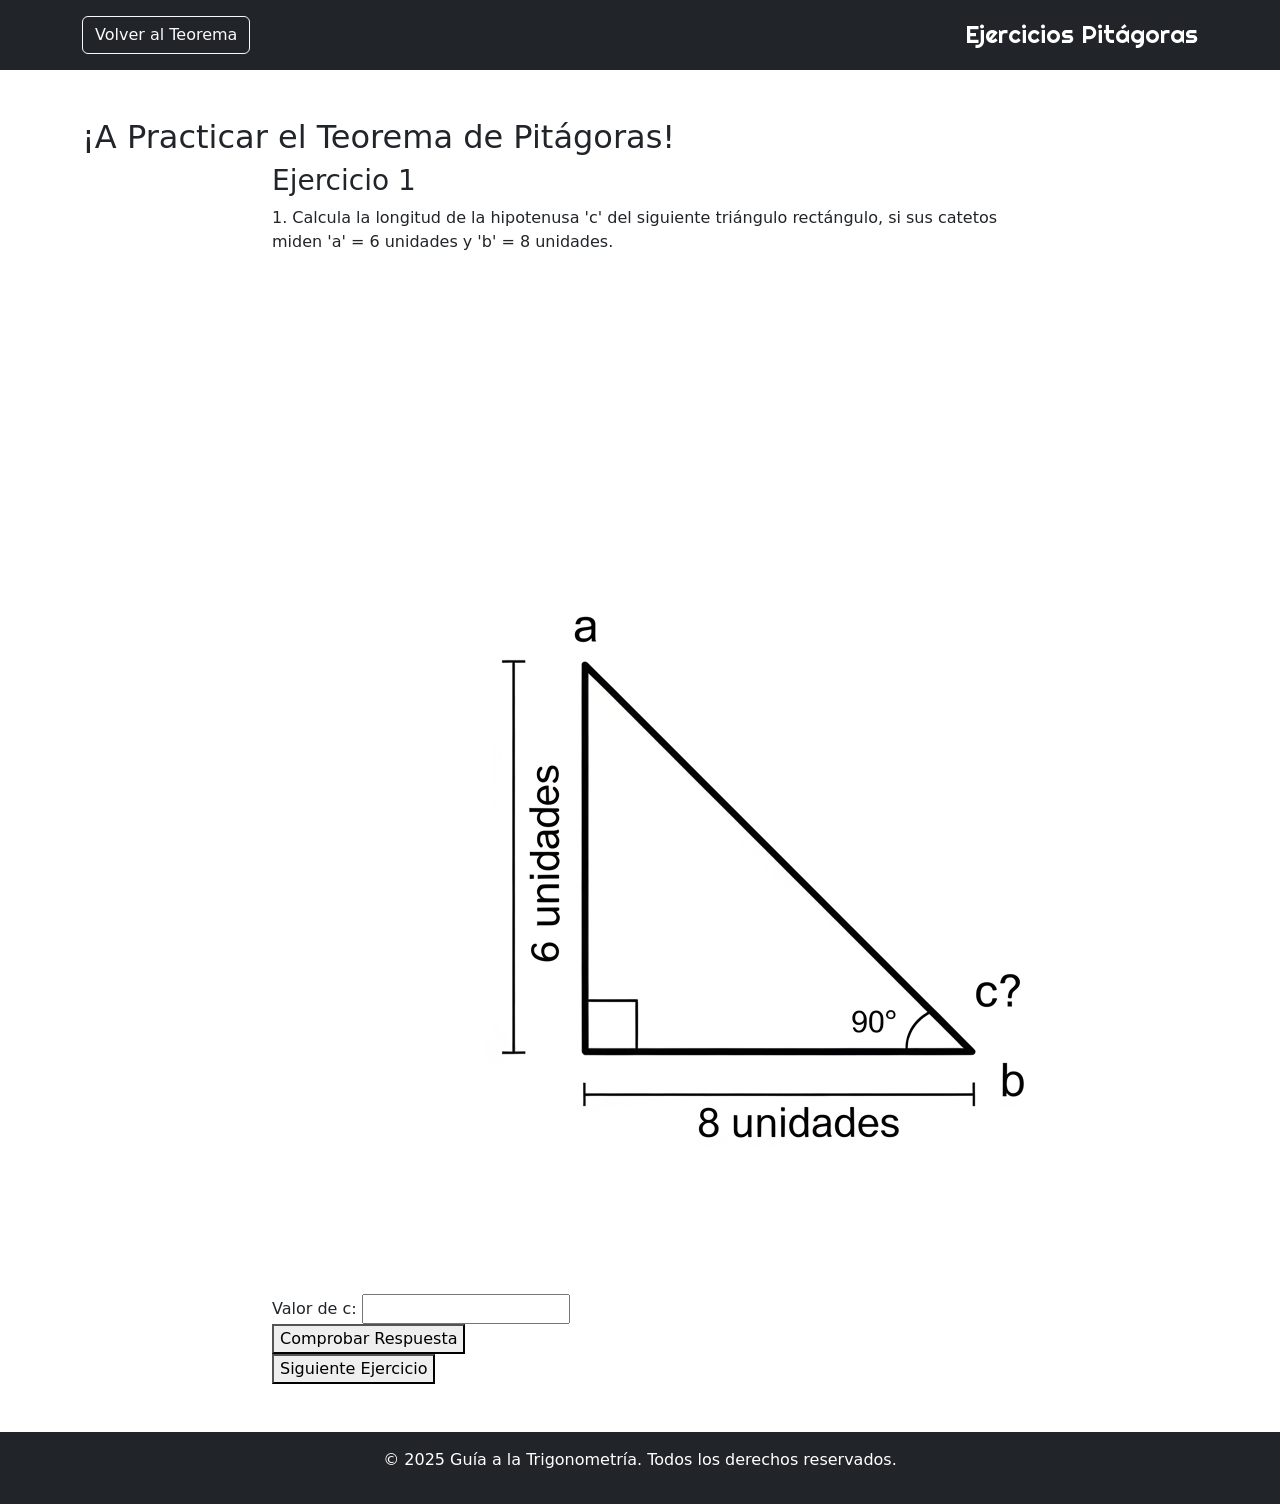
==== Enlaces/ejerciciosTeoremaDePitagoras.html @ cf830f9b "Add files via upload" ====
<!DOCTYPE html>
<html lang="es">

<head>
    <meta charset="UTF-8">
    <meta name="viewport" content="width=device-width, initial-scale=1.0">
    <title>Ejercicios del Teorema de Pitágoras - Guía de Trigonometría</title>

    <link rel="stylesheet" href="https://cdn.jsdelivr.net/npm/bootstrap@5.3.7/dist/css/bootstrap.min.css">
    <link href="/Iconos/Logo Grebil.png" type="trigonometria/x-icon" rel="shorcut icon">
    <link rel="stylesheet" href="../CSS/estilos.css">

    <link rel="preconnect" href="https://fonts.googleapis.com">
    <link rel="preconnect" href="https://fonts.gstatic.com" crossorigin>
    <link
        href="https://fonts.googleapis.com/css2?family=Cal+Sans&family=Coming+Soon&family=Fredoka:wght@300..700&family=Paytone+One&family=Righteous&display=swap"
        rel="stylesheet">

</head>

<body>
    <header class="bg-dark py-3">
        <div class="container d-flex justify-content-between align-items-center">
            <a href="teoremaPitagoras.html" class="btn btn-outline-light">
                <i class="bi bi-arrow-left"></i> Volver al Teorema
            </a>
            <h1 class="text-white h4 mb-0" style="font-family: 'Righteous', cursive;">Ejercicios Pitágoras</h1>
        </div>
    </header>

    <main class="container my-5">
        <h2 class="section-title">¡A Practicar el Teorema de Pitágoras!</h2>

        <div class="row">
            <div class="col-lg-8 mx-auto">
                <div class="exercise-container">
                    <div id="exercise-content">
                        <h3>Ejercicio 1</h3>
                        <div class="exercise-question">
                            <p>1. Calcula la longitud de la hipotenusa 'c' del siguiente triángulo rectángulo, si sus
                                catetos miden 'a' = 6 unidades y 'b' = 8 unidades.</p>
                            <img src="../Img/1 ejercicio de teorema de pitagoras.png"
                                alt="Diagrama de triángulo rectángulo" class="exercise-diagram">
                        </div>
                        <div class="input-group-custom">
                            <label id="inputLabel" for="respuestaC">Valor de c:</label>
                            <input type="number" id="respuestaC" step="0.01">
                        </div>
                        <button class="btn-check-answer" onclick="checkAnswer()">Comprobar Respuesta</button>
                        <div class="feedback" id="feedbackMessage"></div>
                        <p class="solution-text" id="solutionText"></p>
                        <button class="next-exercise-btn" onclick="nextExercise()">Siguiente Ejercicio</button>
                    </div>

                    <div id="completionMessage" style="display: none;">
                        <h3>¡Felicidades!</h3>
                        <p>Has completado todos los ejercicios del Teorema de Pitágoras. ¡Sigue practicando!</p>
                        <button id="volverTeoremaBtn" class="btn-check-answer">Volver al Teorema</button>
                        <button id="reiniciarEjerciciosBtn" class="next-exercise-btn">Reiniciar Ejercicios</button>
                    </div>

                </div>
            </div>
        </div>
    </main>

    <footer class="bg-dark text-white text-center py-3 mt-5">
        <p>© 2025 Guía a la Trigonometría. Todos los derechos reservados.</p>
    </footer>

    <script src="https://cdn.jsdelivr.net/npm/bootstrap@5.3.7/dist/js/bootstrap.bundle.min.js"></script>

    <script>
        // Array de ejercicios ² ⟌
        const exercises = [
            {
                question: "1. Calcula la longitud de la hipotenusa 'c' del siguiente triángulo rectángulo, si sus catetos miden 'a' = 6 unidades y 'b' = 8 unidades.",
                image: "../Imagenes/teorema_pitágoras/ejercicio1.png",
                correctAnswer: 10,
                solution: "Aplicando c² = a² + b²: c² = 6² + 8² = 36 + 64 = 100. Por lo tanto, c =  ⟌100 = 10u.",
                variableToFind: "c"
            },
            {
                question: "2. Encuentra la longitud del cateto 'b' si la hipotenusa 'c' mide 13 unidades y el cateto 'a' mide 5 unidades.",
                image: "../Imagenes/teorema_pitágoras/ejercicio2.png",
                correctAnswer: 12,
                solution: "Aplicando b² = c² - a²: c² = 13² - 5² = 169 - 25 = 144. Por lo tanto, c =  ⟌144 = 12u.",
                variableToFind: "b" 
            },
            {
                question: "3. Un árbol de 12 metros de altura (cateto a) proyecta una sombra de 9 metros en el suelo (cateto b). ¿Cuál es la distancia desde la punta del árbol hasta el final de su sombra? (La distancia es la hipotenusa).",
                image: "../Imagenes/teorema_pitágoras/ejercicio3.png",
                correctAnswer: 15,
                solution: "Aplicando c² = a² + b²: c² = 12² + 9² = 144 + 81 = 225. Por lo tanto, c =  ⟌225 = 15m.",
                variableToFind: "c"
            },
            {
                question: "4. Calcula la altura 'a' de un poste si una cuerda de 17 metros (hipotenusa) está tensa desde la punta del poste hasta un punto en el suelo a 8 metros de su base (cateto 'b').",
                image: "../Imagenes/teorema_pitágoras/ejercicio4.png",
                correctAnswer: 15,
                solution: "Aplicando a² = c² - b²: a² = 17² - 8² = 289 - 64 = 225. Por lo tanto, a =  ⟌225 = 15m.",
                variableToFind: "a" 
            },
            {
                question: "5. Un carpintero quiere construir un marco de puerta rectangular. Si el ancho es de 0.9 metros y la altura es de 2.1 metros, ¿cuánto debe medir la diagonal del marco para asegurarse de que sea perfectamente rectangular? (Redondea a dos decimales).",
                image: "../Imagenes/teorema_pitágoras/ejercicio5.png",
                correctAnswer: 2.28,
                solution: "La diagonal es la hipotenusa. c² = a² + b²: c² = 2.1² + 0.9² = 4.41 + 0.81 = 5.22. Por lo tanto, c =  ⟌5.22 = 2.28m.",
                variableToFind: "c"
            },
            {
                question: "6. Dos barcos parten del mismo puerto. Uno viaja 15 km al este y el otro 8 km al sur. ¿Cuál es la distancia en línea recta entre los dos barcos?",
                image: "../Imagenes/teorema_pitágoras/ejercicio6.png",
                correctAnswer: 17,
                solution: "La distancia es la hipotenusa. c² = a² + b²: c² = 15² + 8² = 225 + 64 = 289. Por lo tanto, c =  ⟌289 = 17km.",
                variableToFind: "c"
            }
        ];

        let currentExerciseIndex = 0;

        function loadExercise(index) {
            console.log("Cargando ejercicio:", index + 1);

            // Ocultar el mensaje de finalización y mostrar la sección de ejercicios
            document.getElementById('completionMessage').style.display = 'none';
            document.getElementById('exercise-content').style.display = 'block';

            const exercise = exercises[index];
            document.querySelector('#exercise-content h3').textContent = `Ejercicio ${index + 1}`;
            document.querySelector('#exercise-content .exercise-question p').textContent = exercise.question;
            document.querySelector('#exercise-content .exercise-diagram').src = exercise.image;
            document.getElementById('respuestaC').value = '';
            document.getElementById('feedbackMessage').textContent = '';
            document.getElementById('feedbackMessage').className = 'feedback';
            document.getElementById('solutionText').textContent = '';
            document.getElementById('solutionText').style.display = 'none';
            document.querySelector('#exercise-content .btn-check-answer').style.display = 'block';
            document.querySelector('#exercise-content .next-exercise-btn').style.display = 'block';
            document.getElementById('respuestaC').step = (exercise.correctAnswer % 1 !== 0) ? "0.01" : "1";

            // Actualizar la etiqueta según la variable a encontrar
            document.getElementById('inputLabel').textContent = `Valor de ${exercise.variableToFind}:`;
        }

        function checkAnswer() {
            const userAnswer = parseFloat(document.getElementById('respuestaC').value);
            const exercise = exercises[currentExerciseIndex];
            const feedbackMessage = document.getElementById('feedbackMessage');
            const solutionText = document.getElementById('solutionText');

            if (isNaN(userAnswer)) {
                feedbackMessage.textContent = 'Por favor, ingresa un número.';
                feedbackMessage.className = 'feedback incorrect';
                return;
            }

            const tolerance = 0.02;
            if (Math.abs(userAnswer - exercise.correctAnswer) < tolerance) {
                feedbackMessage.textContent = '¡Correcto! 🎉';
                feedbackMessage.className = 'feedback correct';
                document.querySelector('#exercise-content .btn-check-answer').style.display = 'none';
                document.querySelector('#exercise-content .next-exercise-btn').style.display = 'block';
            } else {
                feedbackMessage.textContent = 'Incorrecto. Intenta de nuevo.';
                feedbackMessage.className = 'feedback incorrect';
                solutionText.textContent = `La respuesta correcta es: ${exercise.correctAnswer}. ${exercise.solution}`;
                solutionText.style.display = 'block';
                document.querySelector('#exercise-content .next-exercise-btn').style.display = 'block';
            }
        }

        function nextExercise() {
            currentExerciseIndex++;
            if (currentExerciseIndex < exercises.length) {
                loadExercise(currentExerciseIndex);
            } else {
                // Ocultar la sección de ejercicios y mostrar el mensaje de finalización
                document.getElementById('exercise-content').style.display = 'none';
                document.getElementById('completionMessage').style.display = 'block';
                console.log("Todos los ejercicios completados. Mostrando mensaje de finalización.");
            }
        }

        // Cargar el primer ejercicio al cargar la página y adjuntar listeners
        document.addEventListener('DOMContentLoaded', () => {
            loadExercise(currentExerciseIndex);

            // Adjuntar listeners de eventos a los botones del mensaje de finalización
            const volverBtn = document.getElementById('volverTeoremaBtn');
            if (volverBtn) {
                volverBtn.addEventListener('click', function () {
                    location.href = 'teoremaPitagoras.html';
                });
            } else {
                console.error("Botón 'Volver al Teorema' no encontrado.");
            }

            const reiniciarBtn = document.getElementById('reiniciarEjerciciosBtn');
            if (reiniciarBtn) {
                reiniciarBtn.addEventListener('click', function () {
                    console.log("Botón Reiniciar Ejercicios clicado desde el mensaje de finalización.");
                    currentExerciseIndex = 0; // Resetear el índice
                    loadExercise(0); // Cargar el primer ejercicio
                });
            } else {
                console.error("Botón 'Reiniciar Ejercicios' no encontrado.");
            }
        });
    </script>
</body>

</html>
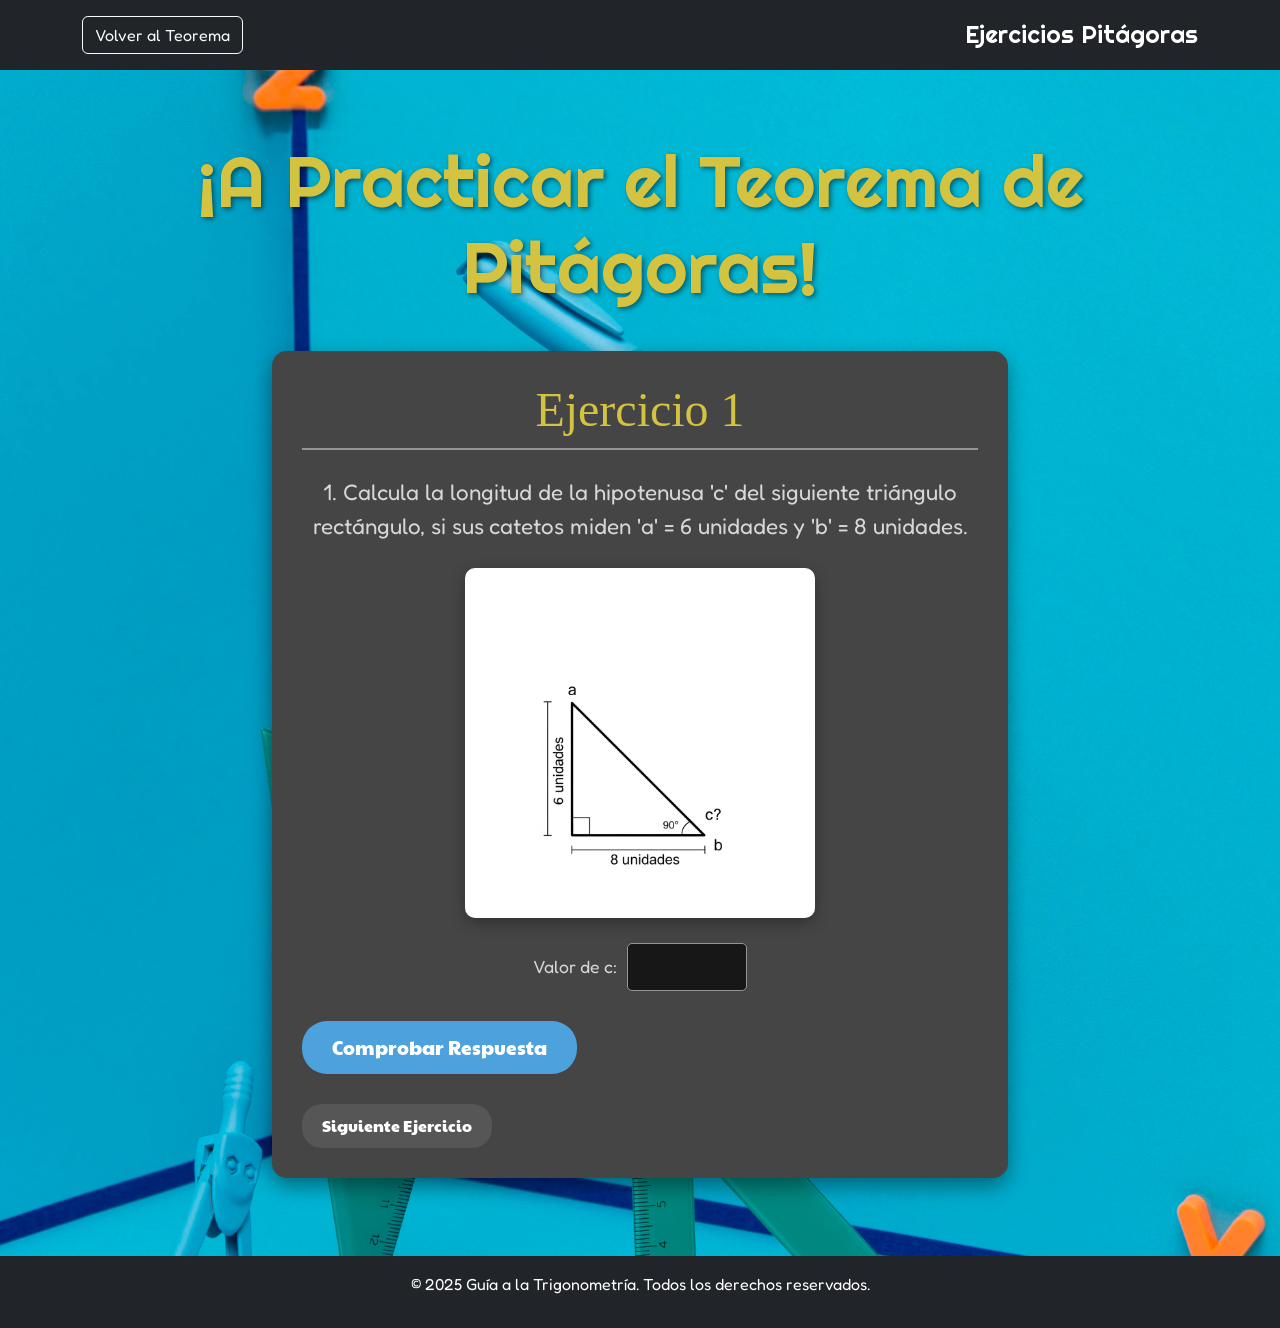
==== commit 7de7daaa: "Update ejerciciosTeoremaDePitagoras.html" ====
--- a/Enlaces/ejerciciosTeoremaDePitagoras.html
+++ b/Enlaces/ejerciciosTeoremaDePitagoras.html
@@ -8,7 +8,7 @@
 
     <link rel="stylesheet" href="https://cdn.jsdelivr.net/npm/bootstrap@5.3.7/dist/css/bootstrap.min.css">
     <link href="/Iconos/Logo Grebil.png" type="trigonometria/x-icon" rel="shorcut icon">
-    <link rel="stylesheet" href="../CSS/estilos.css">
+    <link rel="stylesheet" href="../CSS/stylepitagoras.css">
 
     <link rel="preconnect" href="https://fonts.googleapis.com">
     <link rel="preconnect" href="https://fonts.gstatic.com" crossorigin>
@@ -210,4 +210,4 @@
     </script>
 </body>
 
-</html>+</html>
--- a/CSS/stylepitagoras.css
+++ b/CSS/stylepitagoras.css
@@ -0,0 +1,609 @@
+:root {
+    --darkblu: rgb(29, 35, 123);
+    --blu: rgb(77, 161, 221);
+    --yelow: rgb(212, 195, 65);
+    --red: rgb(195, 67, 35);
+    --primary: rgb(148, 148, 148); /* Para sombras y acentos */
+    --secondary: rgb(69, 69, 69); /* Color de fondo original del body y aside */
+    --transecondary: rgba(69,69,69, 0.6); /*fondo semi-transparente claro */
+    --terciary: rgb(215, 215, 215); /* Color de texto claro */
+    --fourty: rgb(23, 23, 23); /* Fondo principal (alternativo si prefieres más oscuro) */
+    --transfourty: rgba(23, 23, 23, 0.7); /* Fondo semi-transparente para captions */
+    --fifty: rgb(86, 86, 86); /* Fondo del botón Empezar */
+}
+
+/*-----------------------BODY-----------------------*/
+body {
+    font-family: 'Fredoka', sans-serif;
+    background-image: url(../Imagenes/fondos/fondoAzul.jpg);
+    background-repeat:no-repeat;
+    background-size:cover;
+    background-position: center ;
+    color: var(--terciary);
+    margin: 0; /* Elimina todos los márgenes por defecto del body */
+    padding: 0; /* Elimina todo el padding por defecto del body */
+    overflow-x: hidden; /* Evita el scroll horizontal */
+    display: block; /* Asegura que el body se comporte como bloque y los elementos se apilen */
+}
+
+/*--------------CARRUSEL----------------*/
+
+.carrusel-container {
+    width: 100%; /* ¡Abarca todo el ancho de la pantalla! */
+    max-width: none; /* Elimina cualquier límite de ancho máximo */
+    margin: 0; /* Asegura que no tenga márgenes laterales */
+    box-shadow: 0px 5px 15px 5px var(--primary);
+    text-align: center;
+    position: relative;
+    overflow: hidden;
+    margin-bottom: 20px; /* Margen debajo del carrusel para separar del aside */
+}
+
+/* Estilos para las imágenes dentro de cada diapositiva del carrusel */
+.carousel-item img {
+    width: 100%; /* Ocupa todo el ancho del contenedor */
+    height: auto;
+    min-height: 320px; /* Altura mínima un poco mayor para móviles */
+    max-height: 650px; /* Altura máxima para pantallas grandes */
+    object-fit: cover;
+    object-position: center;
+}
+
+/* Estilos para el botón "Empezar" */
+.Go {
+    padding: 12px 30px;
+    background-color: var(--fifty);
+    color: var(--terciary);
+    border-radius: 30px;
+    font-family: 'Paytone One', sans-serif;
+    text-decoration: none;
+    cursor: pointer;
+    transition: background-color 0.8s ease-in, color 0.8s ease-in-out, transform 0.4s ease;
+    border: none;
+    display: inline-block;
+    font-size: 1.1em;
+
+    position: absolute;
+    top: 50%;
+    left: 50%;
+    transform: translate(-50%, -50%);
+    z-index: 10;
+    white-space: nowrap;
+}
+
+.Go:hover {
+    background-color: var(--terciary);
+    color: var(--fourty);
+    transform: translate(-50%, -50%) scale(1.05);
+}
+
+/* Estilos para las leyendas del carrusel */
+.carousel-caption {
+    background-color: var(--transfourty);
+    padding: 15px;
+    border-radius: 5px;
+    z-index: 5;
+}
+
+.carousel-caption h5 {
+    font-family: 'Righteous', cursive;
+    font-size: 1.8em;
+    color: var(--yelow);
+    margin-bottom: 5px;
+}
+
+.carousel-caption p {
+    font-size: 0.9em;
+    line-height: 1.4;
+}
+
+/* Estilos para los controles de navegación del carrusel (flechas) */
+.carousel-control-prev-icon,
+.carousel-control-next-icon {
+    background-color: rgba(0, 0, 0, 0.6);
+    border-radius: 50%;
+    padding: 15px;
+    box-shadow: 0 0 10px rgba(0, 0, 0, 0.5);
+}
+
+/*--------------------ASIDE (TEOREMA DE PITÁGORAS)----------------*/
+
+aside {
+    padding: 20px;
+    background-color: var(--secondary);
+    color: var(--terciary);
+    font-family: 'Cal Sans', sans-serif;
+    /* Restaura las propiedades originales del aside para que tenga sus márgenes y ancho */
+    width: 90%; /* Ancho para móviles */
+    max-width: 400px; /* Ancho máximo original para el aside */
+    margin: 20px auto; /* Centrado horizontal y margen vertical, como estaba antes */
+    border-radius: 10px; /* Vuelve a los bordes redondeados */
+    box-shadow: 0px 5px 15px 0px rgba(0, 0, 0, 0.3);
+    text-align: center;
+    box-sizing: border-box; /* Crucial para incluir padding y borde dentro del width */
+}
+
+aside h2 {
+    font-family: 'Coming Soon', cursive;
+    font-weight: bold;
+    background-color: var(--transfourty);
+    color: var(--red);
+    border-radius: 10px;
+    padding: 10px;
+    margin-bottom: 20px;
+}
+
+aside p {
+    margin-bottom: 15px;
+    line-height: 1.6;
+}
+
+aside .a {
+    color: var(--darkblu);
+    font-weight: bold;
+}
+
+aside .b {
+    color: var(--yelow);
+    text-decoration: none;
+    font-weight: bold;
+}
+aside .b:hover {
+    text-decoration: underline;
+}
+
+aside img {
+    object-fit: contain;
+    width: 80%;
+    max-width: 250px;
+    height: auto;
+    border-radius: 10%;
+    box-shadow: 0px 0px 15px var(--primary);
+    margin-top: 20px;
+    margin-bottom: 10px;
+}
+
+/* Estilos para la fórmula del Teorema de Pitágoras (texto) */
+.formula-pitagoras {
+    font-family: 'Times New Roman', serif;
+    font-size: 2rem;
+    font-weight: bold;
+    color: var(--yelow);
+    text-align: center;
+    margin-top: 20px;
+    margin-bottom: 20px;
+    padding: 10px;
+    background-color: rgba(0, 0, 0, 0.3);
+    border-radius: 5px;
+}
+
+/*-------------------------MEDIA QUERIES PARA RESPONSIVIDAD-----------------*/
+/* Ajustes para pantallas de tabletas (min-width: 768px) */
+@media (min-width: 768px) {
+    .carousel-item img {
+        min-height: 450px;
+    }
+
+    .Go {
+        padding: 15px 35px;
+        font-size: 1.2em;
+    }
+
+    .carousel-caption h5 {
+        font-size: 2.2em;
+    }
+
+    .carousel-caption p {
+        font-size: 1.1em;
+    }
+
+    /* Restaurar el aside a su ancho y centrado original en tabletas */
+    aside {
+        width: 80%; /* Ancho para tabletas */
+        max-width: 500px; /* Ancho máximo */
+        margin: 30px auto; /* Centrado y espaciado */
+    }
+
+    aside img {
+        width: 100%;
+        max-width: none;
+    }
+
+    .formula-pitagoras {
+        font-size: 2.5rem;
+    }
+}
+
+/* Ajustes para pantallas de escritorio (min-width: 992px) */
+@media (min-width: 992px) {
+    .carousel-item img {
+        min-height: 550px;
+    }
+
+    .Go {
+        padding: 18px 40px;
+        font-size: 1.3em;
+    }
+
+    .carousel-caption h5 {
+        font-size: 2.5em;
+    }
+
+    .carousel-caption p {
+        font-size: 1.2em;
+    }
+
+    /* Restaurar el aside a su ancho y centrado original en escritorio */
+    aside {
+        width: 60%; /* Ancho para escritorio */
+        max-width: 450px; /* Ancho máximo */
+        margin: 40px auto; /* Centrado y espaciado */
+    }
+
+    .formula-pitagoras {
+        font-size: 2.8rem;
+    }
+}
+/*---------------------------------------------ESTILOS ESPECÍFICOS DE TEORAMAPITAGORAS.HTML-------------------------------------------*/
+
+.section-title {
+    font-family: 'Righteous', cursive;
+    color: var(--yelow);
+    text-align: center;
+    margin-bottom: 40px;
+    font-size: 2.8em;
+    text-shadow: 2px 2px 5px rgba(0,0,0,0.5);
+    padding-top: 20px;
+}
+
+
+/*------IMAGEN PITAGORAS------*/
+
+.extra-content {
+    position: relative;
+    display: flex;
+    justify-content: center;
+    margin: 20px 0;
+}
+
+.material-symbols-outlined{
+    color: var(--yelow);
+  
+}
+
+.material-symbols-outlined:hover{
+    color: var(--darkblu);
+}
+
+.extra-content .icon-link {
+    display: inline-block;
+    cursor: pointer;
+}
+
+.extra-content .pita {
+    position: absolute;
+    top: 100%;
+    left: 50%;
+    transform: translateX(-50%);
+    width: 200px;
+    border-radius: 8px;
+    box-shadow: 0 4px 12px rgba(0,0,0,0.3);
+    opacity: 0;
+    pointer-events: none;
+    transition: opacity 0.3s ease;
+    z-index: 10;
+}
+
+/* mostrar imagen al pasar el mouse por el enlace */
+.extra-content .icon-link:hover + .pita {
+    opacity: 1;
+}
+
+
+/*------CONTENIDO--------*/
+.content-card {
+    background-color: var(--transecondary);
+    border-radius: 15px;
+    box-shadow: 0px 8px 20px rgba(0,0,0,0.4);
+    padding: 30px;
+    margin-bottom: 30px;
+    color: var(--terciary);
+    line-height: 1.7;
+}
+.content-card h3 {
+    font-family: 'Coming Soon', cursive;
+    color: var(--red);
+    margin-bottom: 20px;
+    font-size: 1.8em;
+    font-weight: bold;
+    border-bottom: 2px solid var(--primary);
+    padding-bottom: 10px;
+}
+.content-card p {
+    font-family: 'Fredoka', sans-serif;
+    font-size: 1.1em;
+    margin-bottom: 15px;
+}
+.content-card ul {
+    list-style: none;
+    padding-left: 0;
+}
+.content-card ul li {
+    margin-bottom: 10px;
+    font-family: 'Fredoka', sans-serif;
+    font-size: 1.05em;
+}
+.content-card img, .img-example{
+    max-height: 50%;
+    max-width: 50%;
+    height: auto;
+    display: block;
+    margin: 20px auto;
+    border-radius: 10px;
+    box-shadow: 0px 5px 15px rgba(0,0,0,0.3);
+}
+.formula-display {
+    font-family: 'Times New Roman', serif;
+    font-size: 2.5rem;
+    font-weight: bold;
+    color: var(--yelow);
+    text-align: center;
+    margin: 30px 0;
+    padding: 15px;
+    background-color: rgba(0,0,0,0.4);
+    border-radius: 10px;
+    box-shadow: inset 0 0 10px rgba(0,0,0,0.5);
+}
+
+.video-container {
+    position: relative;
+    width: 100%;
+    padding-bottom: 56.25%; /* Relación de aspecto 16:9 (altura / ancho) */
+    height: 0;
+    overflow: hidden;
+    margin: 30px 0;
+    border-radius: 10px;
+    box-shadow: 0px 8px 20px rgba(0,0,0,0.4);
+}
+.video-container iframe {
+    position: absolute;
+    top: 0;
+    left: 0;
+    width: 100%;
+    height: 100%;
+    border: 0;
+    border-radius: 10px;
+}
+.exercise-section {
+    background-color: var(--red);
+    padding: 30px;
+    border-radius: 15px;
+    margin-top: 40px;
+    color: var(--terciary);
+    text-align: center;
+}
+.exercise-section h3 {
+    color: var(--yelow);
+    font-family: 'frekoka', cursive;
+    margin-bottom: 20px;
+}
+.exercise-section a {
+    background-color: var(--primary);
+    color: white;
+    border: none;
+    padding: 12px 25px;
+    border-radius: 25px;
+    font-family: 'Paytone One', sans-serif;
+    font-size: 1.1em;
+    cursor: pointer;
+    transition: background-color 0.3s ease;
+}
+.exercise-section button:hover {
+    background-color: var(--darkblu --fifty);
+}
+
+/*--------modo responsive teoremaPitagoras.html--------------*/
+@media (min-width: 768px) {
+    .section-title {
+        font-size: 3.5em;
+    }
+    .content-card {
+        padding: 40px;
+    }
+    .content-card h3 {
+        font-size: 2em;
+    }
+    .content-card p {
+        font-size: 1.15em;
+    }
+    .formula-display {
+        font-size: 3.5rem;
+    }
+}
+
+@media (min-width: 992px) {
+    .section-title {
+        font-size: 4.5em;
+    }
+    .content-card {
+        padding: 50px;
+    }
+    .content-card h3 {
+        font-size: 2.2em;
+    }
+    .content-card p {
+        font-size: 1.2em;
+    }
+    .formula-display {
+        font-size: 4rem;
+    }
+    .extra-content {
+    position: absolute;
+    right: 5%;
+    top: 200px;
+    }
+    .extra-content .pita {
+    left: -100px;
+    top: 50%;
+    transform: translateY(-50%);
+    }
+}
+/*----------------------------------------------ESTILOS ESPECÍFICOS DE EJERCICIOSPITAGORAS.HTML----------------------------------------------*/
+
+.exercise-container {
+    background-color: var(--secondary);
+    border-radius: 15px;
+    box-shadow: 0px 8px 20px rgba(0,0,0,0.4);
+    padding: 30px;
+    margin-bottom: 30px;
+    color: var(--terciary);
+    text-align: center;
+}
+.exercise-container h3 {
+    font-family: 'Coming Soon', cursive;
+    color: var(--yelow);
+    margin-bottom: 25px;
+    font-size: 2em;
+    border-bottom: 2px solid var(--primary);
+    padding-bottom: 10px;
+}
+.exercise-question p {
+    font-family: 'Fredoka', sans-serif;
+    font-size: 1.2em;
+    margin-bottom: 20px;
+}
+.exercise-question img{
+    width: 350px;
+}
+.exercise-diagram {
+    max-width: 80%;
+    max-height: 80%;
+    width: 50%;
+    height: 40%;
+    display: block;
+    margin: 25px auto;
+    border-radius: 10px;
+    box-shadow: 0px 5px 15px rgba(0,0,0,0.3);
+}
+
+input[type="number"]::-webkit-outer-spin-button,
+input[type="number"]::-webkit-inner-spin-button {
+    -webkit-appearance: none; /* Elimina la apariencia por defecto del spinner */
+    margin: 0; /* Asegura que no quede ningún margen */
+}
+
+.input-group-custom {
+    display: flex;
+    justify-content: center;
+    align-items: center;
+    margin-bottom: 20px;
+    flex-wrap: wrap; /* Permite que los elementos se envuelvan en pantallas pequeñas */
+}
+.input-group-custom label {
+    font-family: 'Fredoka', sans-serif;
+    font-size: 1.1em;
+    color: var(--terciary);
+    margin-right: 10px;
+    margin-bottom: 10px; /* Espacio para el wrap */
+}
+.input-group-custom input[type="number"] {
+    padding: 10px;
+    border-radius: 5px;
+    border: 1px solid var(--primary);
+    background-color: var(--fourty);
+    color: var(--terciary);
+    font-size: 1.1em;
+    width: 80px; /* Ancho fijo para el input */
+    text-align: center;
+    margin-bottom: 10px; /* Espacio para el wrap */
+}
+.btn-check-answer {
+    background-color: var(--blu);
+    color: white;
+    border: none;
+    padding: 12px 30px;
+    border-radius: 25px;
+    font-family: 'Paytone One', sans-serif;
+    font-size: 1.1em;
+    cursor: pointer;
+    transition: background-color 0.3s ease;
+    margin-top: 15px;
+}
+.btn-check-answer:hover {
+    background-color: var(--darkblu);
+}
+.feedback {
+    margin-top: 20px;
+    font-size: 1.2em;
+    font-weight: bold;
+    font-family: 'Fredoka', sans-serif;
+}
+.feedback.correct {
+    color: limegreen;
+}
+.feedback.incorrect {
+    color: var(--red);
+}
+.next-exercise-btn {
+    background-color: var(--fifty);
+    color: white;
+    border: none;
+    padding: 10px 20px;
+    border-radius: 20px;
+    font-family: 'Paytone One', sans-serif;
+    font-size: 1em;
+    cursor: pointer;
+    transition: background-color 0.3s ease;
+    margin-top: 30px;
+    display: none; /* Oculto por defecto */
+}
+.next-exercise-btn:hover {
+    background-color: var(--darkblu);
+}
+.solution-text {
+    margin-top: 15px;
+    font-size: 1.1em;
+    color: var(--primary);
+    display: none; /* Oculto por defecto */
+}
+
+/*----------Media Queries para responsividad de ejerciciosPitagoras.html---------*/
+@media (max-width: 576px) { /* Móviles pequeños */
+    .input-group-custom label, .input-group-custom input {
+        width: 100%;
+        margin-right: 0;
+    }
+    .input-group-custom input {
+        max-width: 100px; /* Limita el ancho del input en móviles */
+    }
+    .btn-check-answer {
+        width: 100%;
+        padding: 10px 20px;
+    }
+}
+
+@media (min-width: 768px) {
+    .exercise-container h3 {
+        font-size: 2.5em;
+    }
+    .exercise-question p {
+        font-size: 1.3em;
+    }
+    .input-group-custom input[type="number"] {
+        width: 100px;
+    }
+    .btn-check-answer {
+        font-size: 1.2em;
+    }
+}
+@media (min-width: 992px) {
+    .exercise-container h3 {
+        font-size: 3em;
+    }
+    .exercise-question p {
+        font-size: 1.4em;
+    }
+    .input-group-custom input[type="number"] {
+        width: 120px;
+    }
+}
